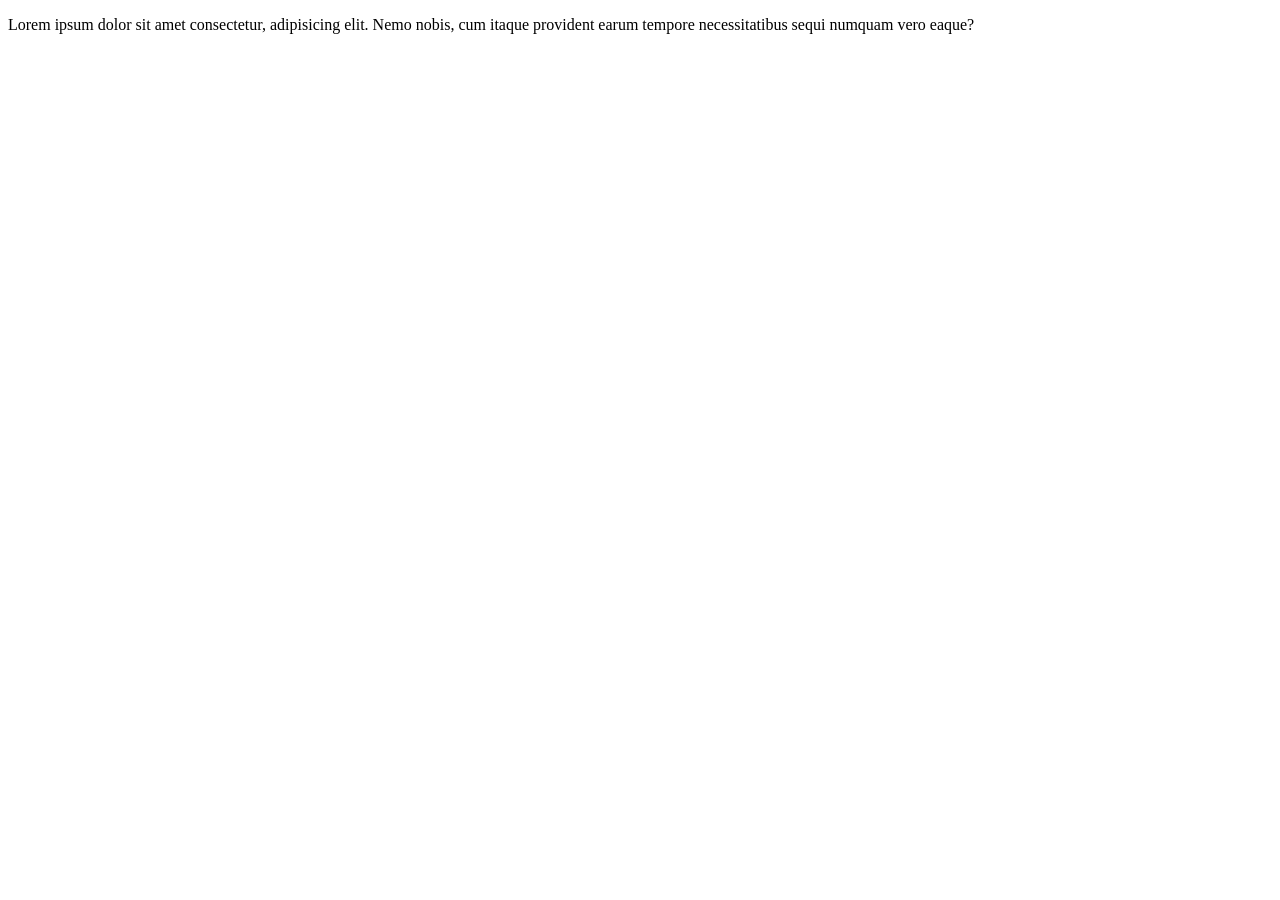
==== index.html @ b04544fa "commit 1" ====
<!DOCTYPE html>
<html lang="en">
<head>
    <meta charset="UTF-8">
    <meta name="viewport" content="width=device-width, initial-scale=1.0">
    <title>Lorem ipsum.</title>
</head>
<body>
    <p>Lorem ipsum dolor sit amet consectetur, adipisicing elit. Nemo nobis, cum itaque provident earum tempore necessitatibus sequi numquam vero eaque?</p>
</body>
</html>
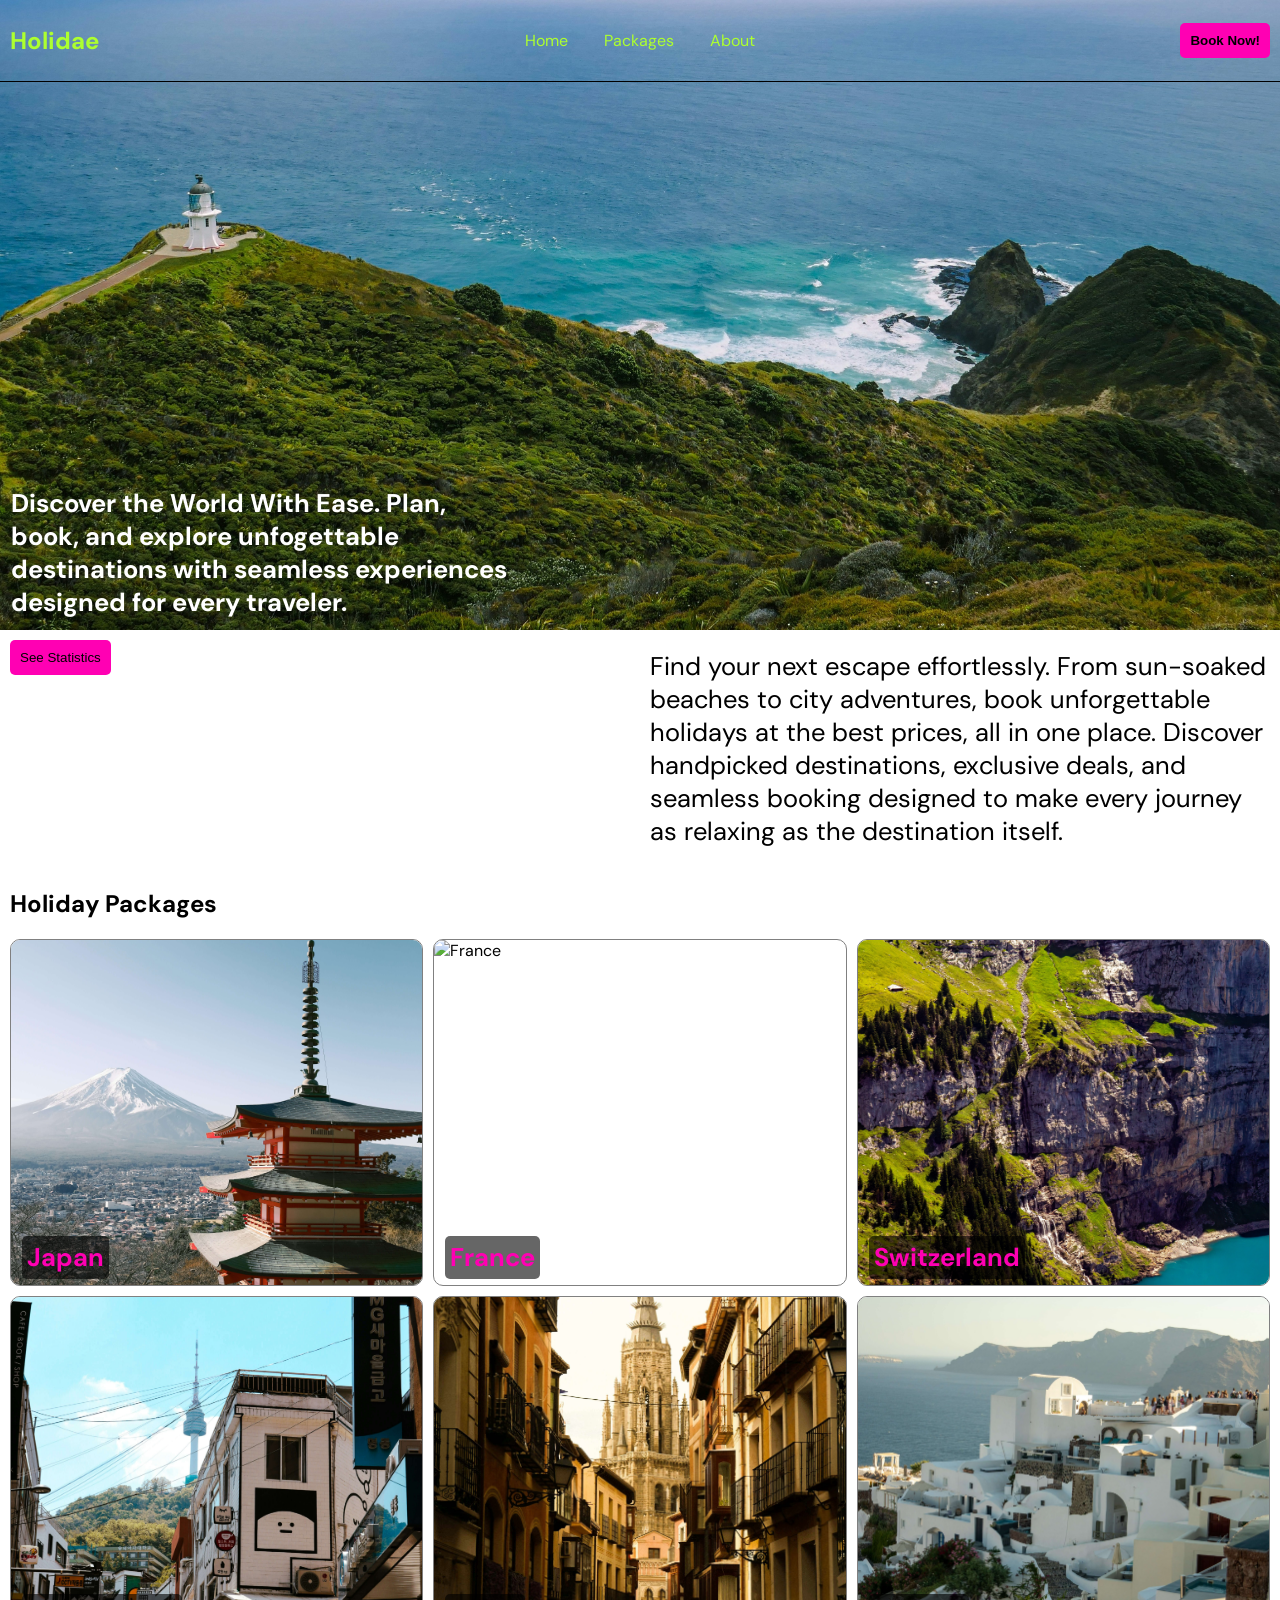
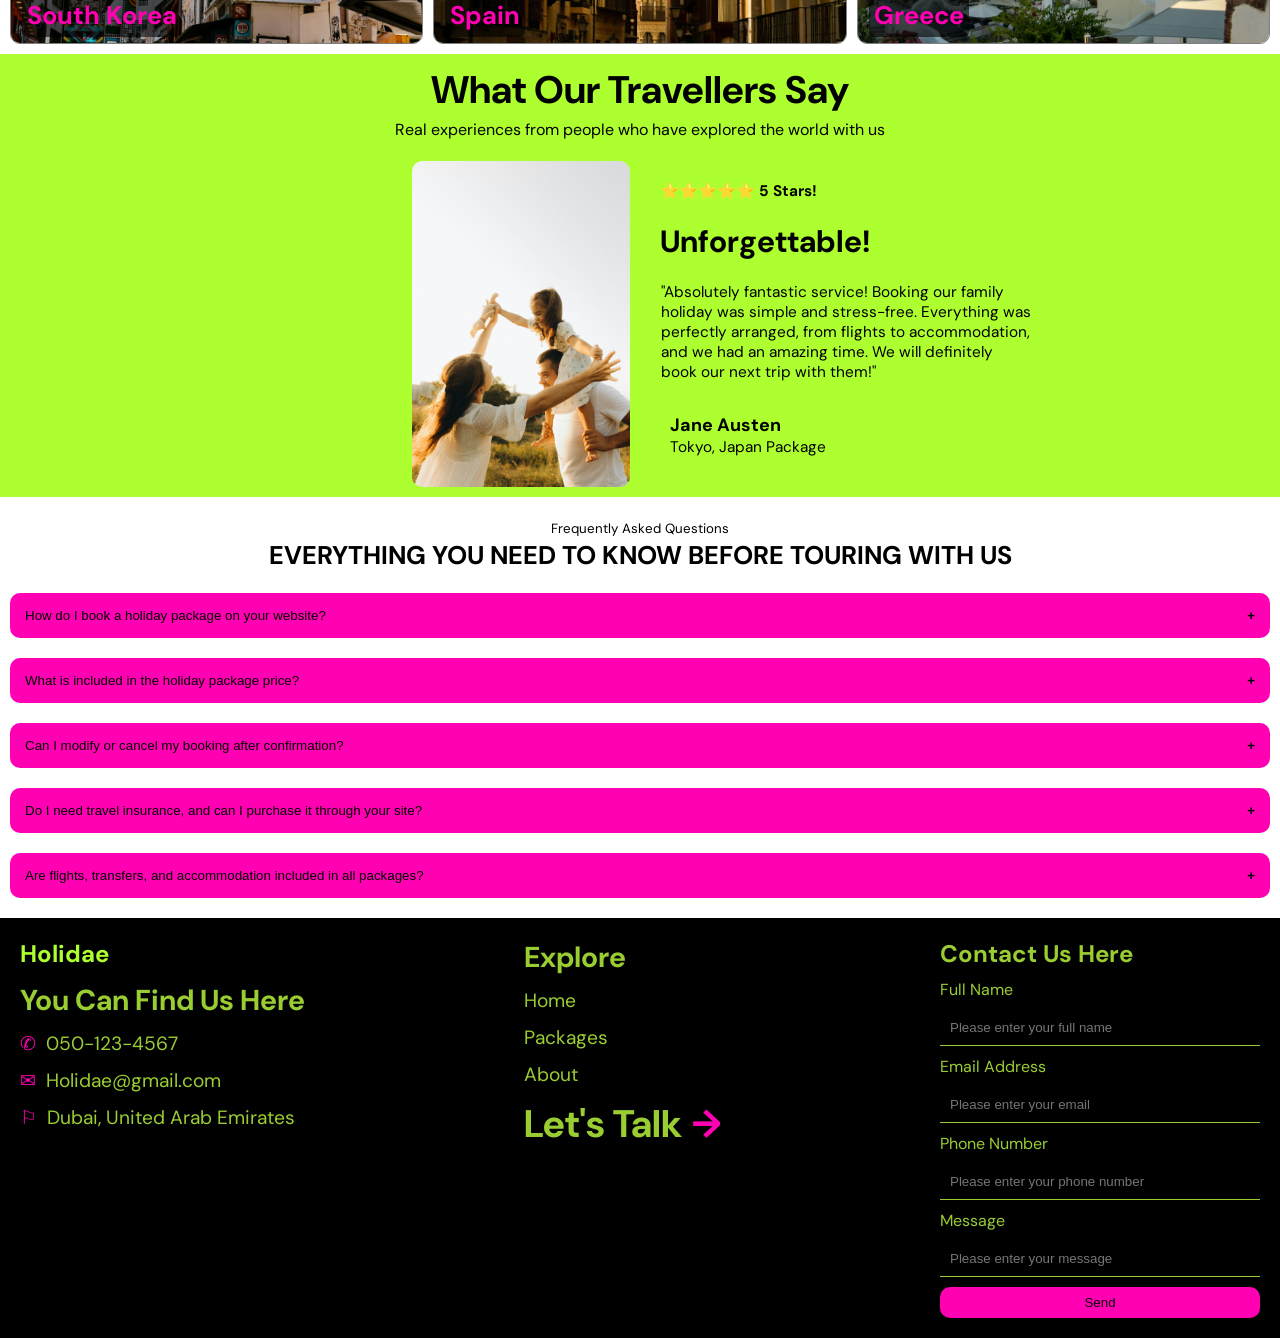
==== commit 50b22a08: "Holidae Website" ====
--- a/index.html
+++ b/index.html
@@ -3,9 +3,251 @@
 <head>
     <meta charset="UTF-8">
     <meta name="viewport" content="width=device-width, initial-scale=1.0">
-    <title>Lorem ipsum.</title>
+    <title>Holidae</title>
+    <link rel="stylesheet" href="style.css">
+    <link href="https://fonts.googleapis.com/css2?family=DM+Sans&display=swap" rel="stylesheet">
 </head>
 <body>
-    <p>Lorem ipsum dolor sit amet consectetur, adipisicing elit. Nemo nobis, cum itaque provident earum tempore necessitatibus sequi numquam vero eaque?</p>
+    
+    <!-- .container is the parent container that will store the etire grid area of the website -->
+    <div class="container">
+        
+        <!-- the hero section contains the navigation bar, the logo and a supporting text sitting on top of a background image -->
+        <div class="hero-section">
+
+            <div class="navbar">
+
+                <Header class="logo"><a href="./index.html"><b>Holidae</b></a></Header>
+
+                <nav>
+                    <a href="./index.html">Home</a>
+
+                    <!-- .dropdown contains the hoverable and clickable div that will display a dropdown menu of the packages. It is both hoverable and clickable to accomodate laptop and phone users -->
+                    <div class="dropdown">
+                        <div class="dropdown-btn" onclick="myFunction()">Packages</div>
+
+                        <section class="dropdown-content" id="d-c">
+                            <a href="./2. Packages Page/Packages Page.html">Japan</a>
+                            <a href="./2. Packages Page/Packages Page.html">France</a>
+                            <a href="./2. Packages Page/Packages Page.html">Switzerland</a>
+                            <a href="./2. Packages Page/Packages Page.html">South Korea</a>
+                            <a href="./2. Packages Page/Packages Page.html">Spain</a>
+                            <a href="./2. Packages Page/Packages Page.html">Greece</a>
+                        </section>
+                    </div>
+
+                    <a href="./3. About Us Page/About Us.html">About</a>
+                </nav>
+
+                <button type="submit"><b>Book Now!</b></button>
+            </div>
+            
+            <div class="hero-content">
+                <p><b>Discover the World With Ease. Plan, book, and explore unfogettable destinations with seamless experiences designed for every traveler.</b></p>
+            </div>
+
+        </div>
+
+        <!-- this div contains a button that, once clicked, will show the current statistics of the website and when clicked again, will hide it. -->
+        <div class="part1">
+            <button id="toggleStatsBtn">See Statistics</button>
+        </div>
+
+        <div class="part2">
+            Find your next escape effortlessly. From sun-soaked beaches to city adventures, book unforgettable holidays at the best prices, all in one place. Discover handpicked destinations, exclusive deals, and seamless booking designed to make every journey as relaxing as the destination itself.
+        </div>
+
+        <!-- .statistics/ #statsSection contains the statistics of the website. Each statistic is encased in it's own div for styling purposes -->
+        <div class="statistics" id="statsSection">
+
+            <div class="stat-box">
+                <span class="stat-number">10%</span>
+                <span class="stat-label">Travel Satisfaction</span>
+            </div>
+
+            <div class="stat-box">
+                <span class="stat-number">500+</span>
+                <span class="stat-label">Destinations</span>
+            </div>
+
+            <div class="stat-box">
+                <span class="stat-number">1M+</span>
+                <span class="stat-label">Happy Travelers</span>
+            </div>
+
+            <div class="stat-box">
+                <span class="stat-number">24/7</span>
+                <span class="stat-label">Support</span>
+            </div>
+
+            <div class="stat-box">
+                <span class="stat-number">120+</span>
+                <span class="stat-label">Tour Guides</span>
+            </div>
+
+            <div class="stat-box">
+                <span class="stat-number">98%</span>
+                <span class="stat-label">Repeat Customers</span>
+            </div>
+
+        </div>
+
+        <div class="holiday-package">
+
+            <h2>Holiday Packages</h2>
+
+            <!-- the packages container contains the images and links to different packages -->
+            <div class="package-container" id="p-c">
+
+                <!-- each package is encased in a .zoom-container. In the .zoom-container, is an image and link. The image, when hovered on will expand. The .zoom-container encloses this and hides any overflow to prevent the layout being affected. -->
+                <div class="zoom-container">
+                    <div class="card-1">
+                        <img src="./assets/card - 1 - Japan.jpg" loading="lazy" alt="Japan">
+                        <p class="text"><a href="../2. Packages Page/Packages Page.html">Japan</a></p>
+                    </div>
+                </div>
+
+                <div class="zoom-container">
+                    <div class="card-2">
+                        <img src="./assets/card - 2 - France.jpg" loading="lazy" alt="France">
+                        <p class="text"><a href="../2. Packages Page/Packages Page.html">France</a></p>
+                    </div>
+                </div>
+
+                <div class="zoom-container">
+                    <div class="card-3">
+                        <img src="./assets/card - 3 - Switzerland.jpg" loading="lazy" alt="Switzerland">
+                        <p class="text"><a href="../2. Packages Page/Packages Page.html">Switzerland</a></p>
+                    </div>
+                </div>
+
+                <div class="zoom-container">
+                    <div class="card-4">
+                        <img src="./assets/card - 4 - South Korea.jpg" loading="lazy" alt="South Korea">
+                        <p class="text"><a href="../2. Packages Page/Packages Page.html">South Korea</a></p>
+                    </div>
+                </div>
+
+                <div class="zoom-container">
+                    <div class="card-5">
+                        <img src="./assets/card - 5 - Spain.jpg" loading="lazy" alt="Spain">
+                        <p class="text"><a href="../2. Packages Page/Packages Page.html">Spain</a></p>
+                    </div>
+                </div>
+
+                <div class="zoom-container">
+                    <div class="card-6">
+                        <img src="./assets/card - 6 - Greece.jpg" loading="lazy" alt="Greece">
+                        <p class="text"><a href="../2. Packages Page/Packages Page.html">Greece</a></p>
+                    </div>
+                </div>
+
+            </div>
+
+        </div>
+
+        <!-- .user-exp-title encloses the heading of the following section and indicates what the section below is about -->
+        <div class="user-exp-title">
+            <h1>What Our Travellers Say</h1>
+            <small>Real experiences from people who have explored the world with us</small>
+        </div>
+
+        <!-- .user-exp-part1 contains an image of a family on vacation, alluding to the testimonial placed on it's right -->
+        <div class="user-exp-part1">
+            <img src="./assets/client-testimonial.jpg">
+        </div>
+
+        <!-- user-exp-part2 contains the testimonial of a client after using a holiday package -->
+        <div class="user-exp-part2">
+            <div class="uxp-2-text">
+                
+                ⭐⭐⭐⭐⭐ <b>5 Stars!</b>
+                <h1>Unforgettable!</h1>
+                <p>"Absolutely fantastic service! Booking our family holiday was simple and stress-free. Everything was perfectly arranged, from flights to accommodation, and we had an amazing time. We will definitely book our next trip with them!"</p><br>
+
+                <div class="user-info">
+                    <h3>Jane Austen</h3>
+                    <p>Tokyo, Japan Package</p>
+                </div>
+
+            </div>
+        </div>
+
+        <!-- the .FAQ-sect includes the title and FAQs that is styled as an accordian button -->
+        <div class="FAQ-sect">
+
+            <div class="FAQ-titles">
+                <small>Frequently Asked Questions</small>
+                <p>EVERYTHING YOU NEED TO KNOW BEFORE TOURING WITH US</p>
+            </div>
+
+            <!-- the button.question is an accordian. When clicked, it will display the originally hidden section called the .panel -->
+            <button class="question">How do I book a holiday package on your website?</button>
+            <section class="panel"><p>Lorem ipsum dolor sit, amet consectetur adipisicing elit. Ad recusandae ratione similique quis quae ipsum earum magni optio, libero nihil, fugiat minus officia ex amet! Impedit at similique doloremque libero.</p></section>
+
+            <button class="question">What is included in the holiday package price?</button>
+            <section class="panel"><p>Lorem ipsum, dolor sit amet consectetur adipisicing elit. Debitis, possimus illo alias facilis reiciendis sapiente corporis nam pariatur, amet voluptatum ipsam perspiciatis a corrupti omnis necessitatibus officiis illum non temporibus.</p></section>
+
+            <button class="question">Can I modify or cancel my booking after confirmation?</button>
+            <section class="panel"><p>Lorem ipsum dolor sit amet consectetur adipisicing elit. Voluptate odit unde tempore ipsum sapiente consequatur assumenda voluptates dolorem quis, quod asperiores a blanditiis nisi quasi ex vitae sint, architecto nesciunt.</p></section>
+
+            <button class="question">Do I need travel insurance, and can I purchase it through your site?</button>
+            <section class="panel"><p>Lorem ipsum dolor sit amet, consectetur adipisicing elit. Placeat et maiores, dolore nulla obcaecati, vero neque at ullam optio ad voluptatibus laborum quo quidem aut rem labore ea adipisci repudiandae.</p></section>
+
+            <button class="question">Are flights, transfers, and accommodation included in all packages?</button>
+            <section class="panel"><p>Lorem ipsum dolor sit amet consectetur adipisicing elit. Maiores, cum molestias consectetur labore impedit ullam. Suscipit ex cumque veniam error, est quia accusantium at necessitatibus nesciunt perferendis eveniet ullam provident.</p></section>
+
+        </div>
+
+        <footer>
+
+            <!-- this footer includes the website logo leading to the landing page when clicked and the appropirate contact lists -->
+            <div class="footer-info-1">
+                <Header class="logo"><a href="./index.html"><b>Holidae</b></a></Header>
+                <h2>You Can Find Us Here</h2>
+                <p class="p1">050-123-4567</p>
+                <p class="p2">Holidae@gmail.com</p>
+                <p class="p3">Dubai, United Arab Emirates</p>
+            </div>
+
+            <!-- this footer includes the links to the different pages of the website -->
+            <div class="footer-info-2">
+                <h2>Explore</h2>
+                <a href="./index.html">Home</a>
+                <a href="./2. Packages Page/Packages Page.html">Packages</a>
+                <a href="./3. About Us Page/About Us.html">About</a>
+
+                <h1>Let's Talk</h1>
+            </div>
+
+            <!-- the .form-container encases the form element where users can input their information and enter a their messages -->
+            <div class="form-container">
+                <form>
+
+                    <h2>Contact Us Here</h2>
+
+                    <!-- inside the form is four input elements, each a different type. Each also has it's own label -->
+                    <label for="yourName">Full Name</label>
+                    <input type="text" placeholder="Please enter your full name">
+
+                    <label for="email">Email Address</label>
+                    <input type="email" placeholder="Please enter your email">
+
+                    <label for="phoneNumber">Phone Number</label>
+                    <input type="tel" placeholder="Please enter your phone number">
+
+                    <label for="Message">Message</label>
+                    <input type="textarea" placeholder="Please enter your message" class="message-box">
+
+                    <button type="submit">Send</button>
+
+                </form>
+            </div>
+
+        </footer>
+
+    </div>
+    
+<script src="script.js"></script>
 </body>
 </html>
--- a/style.css
+++ b/style.css
@@ -0,0 +1,517 @@
+body {
+    margin: 0;
+}
+
+.container {
+    display: grid;
+    grid-template-areas:
+    "hero-section hero-section"
+    "part1 part2"
+    "statistics statistics"
+    "holiday-package holiday-package"
+    "user-exp-title user-exp-title"
+    "user-exp-part1 user-exp-part2"
+    "FAQ-sect FAQ-sect"
+    "footer footer";
+    /* the grid areas are defined above. There are 10 different sections in total. */
+    grid-template-columns: 1fr 1fr;
+    /* the grid is divided into two columns of equal length */
+    font-family: 'DM Sans';
+    /* the font 'DM Sans' is a sans serif font imported from google fonts */
+    margin: 0%;
+    padding: 0%;
+    /* the .container itself will have no padding or margin so that it looks seemless and whole on the html page */
+}
+
+
+.container div, footer {
+    padding: 10px;
+    /* the padding applies to all the div and footer elements within the .container. */
+}
+
+.container div.hero-section {
+    grid-area: hero-section;
+    padding: 0%;
+    background: url(./assets/hero-sect-img.jpg) no-repeat center / cover;
+    height: 70vh;
+    display: flex;
+    flex-direction: column;
+    /* the hero-section has an image for a background. The image is set to center and will not repeat. It covers the entire area. The height is set to 70vh, meaning, the height is set relative to the browser window/ viewport to make it responsive. */
+}
+
+.logo {
+    color: greenyellow;
+    font-size: x-large;
+}
+
+.logo a {
+    text-decoration: none;
+    color: inherit;
+}
+
+.hero-content {
+    padding: 0 20px 20px 20px;
+    margin-top: auto;
+    color: white;
+    font-size: 2vw;
+}
+
+.hero-section p {
+    max-width: 40%;
+    /* the width of the paragraph is set to 40% of the width of it's parent container, the hero-section */
+}
+
+nav {
+    display: flex;
+    align-items: center;
+}
+
+nav a, .dropdown-btn {
+    padding: 14px 16px;
+    text-decoration: none;
+    color: greenyellow;
+}
+
+.dropdown {
+    overflow: hidden;
+}
+
+.dropdown-btn {
+    margin: 0px;
+}
+
+nav a:hover, .dropdown:hover .dropdown-btn,
+.dropdown:focus {
+  background-color: rgb(255, 0, 179);
+  /* when the a tag in the nav element, the .dropdown div element, and the .dropdown-btn is hovered on or is active, the background color will change  */
+}
+
+.dropdown-content {
+  display: none;
+  position: absolute;
+  background-color: white;
+  min-width: 160px;
+  box-shadow: 0px 8px 16px 0px rgba(0,0,0,0.2);
+  z-index: 1;
+  /* the .dropdown-content will not be displayed until activated. the z-index 1 indicates the .dropdown-content, when displayed, will appear on top of the other elements. */
+}
+
+.dropdown-content a {
+  float: none;
+  color: black;
+  padding: 12px 16px;
+  text-decoration: none;
+  display: block;
+  text-align: left;
+}
+
+.dropdown-content a:hover {
+  background-color: #ddd;
+}
+
+.dropdown:hover .dropdown-content {
+  display: block;
+}
+
+.navbar {
+    display: flex;
+    align-items: center;
+    justify-content: space-between;
+    border-bottom: 1px solid black;
+    padding: 15px 20px;
+}
+
+.navbar button {
+    padding: 10px;
+    border-style: none;
+    border-radius: 5px;
+    background-color: rgb(255, 0, 179);
+}
+
+.navbar button:hover,
+.navbar button:focus {
+    background-color: greenyellow;
+    transform: scale(1.1);
+    border: 1px solid black;
+    /* when the .navbar button is hovered on or activated, it will change it's background, have a border and will expand to a scale of 1.1 */
+}
+
+/* the media query targets the .navbar, the nav element and the nav a tag, the .dropdown and .dropdown-btn. */
+@media (max-width: 600px) {
+    .navbar {
+        flex-direction: column;
+        align-items: start;
+        backdrop-filter: blur(10px);
+        /* When the screen's width is 600px, the .navbar will change it's flex direction to column and the items will align to the left. The background will also blur to make the text more readable. */
+    }
+
+    nav {
+        flex-direction: column;
+        align-items: start;
+        /* the nav element is also style individually even if it is inside the .navbar since it is a seperate element */
+    }
+
+    nav a, div.dropdown, div.dropdown-btn {
+        padding-left: 0;
+        /* the padding of the a tag, the .dropdown and the .dropdown button is set to 0 to remove the empty space and align all the elements within the .navbar to the left */
+    }
+}
+
+.container div.part1 {
+    grid-area: part1;
+}
+
+.part1 #toggleStatsBtn {
+    padding: 10px;
+    border: none;
+    border-radius: 5px;
+    background-color: rgb(255, 0, 179);
+    cursor: pointer;
+}
+
+#toggleStatsBtn:hover {
+    background-color: greenyellow;
+    transform: scale(1.1);
+    border: 1px solid black;
+}
+
+.container div.part2 {
+    grid-area: part2;
+    font-size: 2vw;
+    padding-top: 20px;
+    /* the font size is set to 2vw so that it is large and easily readable. It also allows the text to scale depending on the screen size, making it responsive. The top has a 20px padding to add more space on the top of the text so it won't look too cramped. */
+}
+
+.container div.statistics {
+    grid-area: statistics;
+    display: grid;
+    grid-template-columns: repeat(auto-fit, minmax(120px, 1fr));
+    /* another grid is created in the .statistics grid area. The repeat function will repeat the columns until there are no more items to fill. The minmax function sets a minumum column size range of 120px. If there is extra space, the columns will expand to fill that space as set by the maximum size range of 1fr. As the screen shrinks, the columns that can no longer maintain a 120px minimum width will wrap to a new row, creating a responsive design.  */
+    gap: 20px;
+    text-align: center;
+    max-height: 0;
+    overflow: hidden;
+    /* any content exeeding the container (.statistics) will be hidden so the layout is not affected */
+    opacity: 0;
+    /* the 0 opacity hides the .statistics grid-area */
+    transform: translateY(20px);
+    /* the grid-area will be moved down by 20px so it can slide up later */
+    pointer-events: none;
+    /* this prevents user from interacting while the section is hidden */
+    padding: 0px 20px;
+    transition: opacity 0.5s ease, transform 0.5s ease, max-height 0.5s ease, padding 0.5s ease;
+    /* the opacity, the transform, the max height and the padding will be animated over 0.5s which is defined beow in .container div.statistics.show */
+}
+
+.container div.statistics.show {
+    max-height: 500px;
+    opacity: 1;
+    transform: translateY(0);
+    /* when the .statistics.show is revealed, the section is moved to it's original y position and the opacity, set now to 1, will reveal the section */
+    pointer-events: auto;
+    /* when the .statistics is visible, the pointer event, previously set to none, will revert back to the default pointer behaviours. */
+    padding: 40px 20px;
+}
+
+.stat-box {
+    display: flex;
+    flex-direction: column;
+    align-items: center;
+    border-right: 1px solid black;
+}
+
+.stat-number {
+    font-size: 3vw;
+    font-weight: bold;
+    color: rgb(255, 0, 179);
+    /* the statistics itself will have a large font-size to empahsise its importance. */
+}
+
+.stat-label {
+    font-size: 1.5vw;
+    margin-top: 5px;
+    color: #555;
+    /* the label of the statistics indicate what the statistic is pointing to and acts as a compliment to the statistic itself rather then taking the attention away from it by making the font smaller and lighter that the statistic color */
+}
+
+.container div.holiday-package {
+    grid-area: holiday-package;
+    
+}
+
+.package-container, #p-c {
+    display: grid;
+    grid-template-columns: repeat(3, 1fr);
+    /* a grid of 3 cloums of equal width will be created and repeated until there are no more items to fill. */
+    padding: unset;
+    /* the div's padding will reset to 0 which will clear the previously declared 10px padding set earlier above on line 28. */
+    gap: 10px;
+}
+
+/* the class selector [class^="card-"] targets the elements with class names that begin with "card-". */
+.package-container div[class^="card-"] {
+    height: 27vw;
+    transition: transform .2s;
+    padding: 0px;
+    display: block;
+    position: relative;
+}
+
+.text {
+    position: absolute;
+    bottom: 10px;
+    left: 10px;
+    color: rgb(255, 0, 179);
+    font-size: 2vw;
+    z-index: 2;
+    /* the css selector .text's position is set to absolute so it can be placed relative to it's container and so it can be positioned precisely. the z-index 2 indicates that the .text will appear on top of the other elements within the same container. the placement of the .text is 10px from the left and 10px from the bottom. */
+}
+
+.text a {
+    color: rgb(255, 0, 179);
+    background: rgba(0, 0, 0, 0.6); 
+    /* the 4th argument in background is the alpha, meaning the bg has a 0.6 bg opacity. */
+    text-decoration: none;
+    /* this removes the underline that is automatically applied to links */
+    font-weight: bolder;
+    font-size: 2vw;
+    padding: 5px;
+    border-radius: 5px;
+}
+
+.package-container div[class^="card-"] img {
+    height: 100%;
+    width: 100%;
+    object-fit: cover;
+    /* every image with a class name that begins with .cards will have cover the entire width and height of it's parent container and the image will scale to completely fit the parent container which is the .zoom contianer */
+}
+
+.package-container div[class^="card-"]:hover {
+    transform: scale(1.05);
+    /* when any of the .card- is hovered on, it will exapand on a scale of 1.05 */
+}
+
+.package-container div.zoom-container {
+    overflow: hidden;
+    padding: unset;
+    height: 27vw;
+    border: 1px solid gray;
+    border-radius: 10px;
+    /* this acts as the container to the images. When the div containing the image is hovered on, this container will hide any overflow to prevent the layout from changing.  */
+}
+
+.container div.user-exp-title {
+    grid-area: user-exp-title;
+    background-color: greenyellow;
+    text-align: center;
+    font-size: 1.5vw;
+}
+
+.user-exp-title h1, p {
+    margin: 1px;
+}
+
+.container div.user-exp-part1 {
+    grid-area: user-exp-part1;
+    background-color: greenyellow;
+}
+
+.user-exp-part1 img {
+    width: auto;
+    height: 25.5vw;
+    float: right;
+    border-radius: 10px;
+}
+
+.container div.user-exp-part2 {
+    grid-area: user-exp-part2;
+    background-color: greenyellow;
+    display: flex;
+    align-items: center;
+}
+
+.user-exp-part2 div.uxp-2-text {
+    max-width: 60%;
+    font-size: 1.2vw;
+}
+
+.user-info h3, div.user-info p {
+    margin: 0;
+}
+
+.container div.FAQ-sect {
+    grid-area: FAQ-sect;
+}
+
+.FAQ-titles {
+    text-align: center;
+}
+
+.FAQ-titles p {
+    font-size: 2vw;
+    font-weight: bold;
+}
+
+.FAQ-sect .question {
+    background-color: rgb(255, 0, 179);
+    border-radius: 10px;
+    border: none;
+    outline: none;
+    padding: 15px;
+    margin: 10px 0px;
+    cursor: pointer;
+    text-align: left;
+    transition: 0.4s ease;
+    width: 100%;
+    /* the .question, which will be an accordian, will take 0.4s to ease into transition to a different bg color. This duration creates a fluid and smooth transition rather than an instant transition.  */
+}
+
+.question::after {
+    content: "\002B";
+    font-weight: bold;
+    float: right;
+    color: black;
+    /* after the .question content, the unicode character for a plus sign will be inserted as specified in the content property to indicate that the button can expand to reveal the panel. */
+}
+
+.active, .question:hover {
+    background-color: yellowgreen;
+}
+
+.active:after {
+  content: "\2212";
+  /* when the button, .question, is activated, the unicode character will change to a minus sign, indicating to the user that it can be clicked again to hide the panel.  */
+}
+
+.panel {
+    padding: 0px 15px;
+    display: none;
+    overflow: hidden;
+    background-color: white;
+}
+
+footer h1,
+footer h2,
+footer p {
+    margin: 0;
+    /* this resets the margin of the h1, h2 and p in the footer section */
+}
+
+.container footer {
+    grid-area: footer;
+    display: flex;
+    flex-direction: row;
+    align-items: flex-start;
+    background-color: black;
+    justify-content: space-between;
+    /* the items in the footer will be aligned horizontally across the footer area and will have equal distance between them */
+}
+
+.footer-info-1,
+.footer-info-2 {
+    color: yellowgreen;
+    display: flex;
+    flex-direction: column;
+    gap: 12px;
+    font-size: 1.5vw;
+    /* the elements .footer-info-1 and .footer-info-2 will be aligned vertically, having a 12px gap between each item, using a 1.5vw font-size makes the text easy to read and responsive */
+}
+
+.footer-info-2 a {
+    text-decoration: none;
+    color: inherit;
+    /* this removes the underline from the link and becomes the same color as mentioned from the css selector above */
+}
+
+.p1::before {
+    content: "✆";
+    margin-right: 10px;
+    color: rgb(255, 0, 179);
+    /* an icon for the website phone number */
+}
+
+.p2::before {
+    content: "✉";
+    margin-right: 10px;
+    color: rgb(255, 0, 179);
+    /* an icon for the website e-mail */
+}
+
+.p3::before {
+    content: "⚐";
+    margin-right: 10px;
+    color: rgb(255, 0, 179);
+    /* an icon for where the website is based */
+}
+
+.footer-info-2 h1::after {
+    content: "→";
+    margin-left: 10px;
+    color: rgb(255, 0, 179);
+    /* an arrow icon after the heading "Let's Talk", pointing to the form on it's right, indicating that the user can address their issues and comments by filling the form */
+}
+
+.form-container {
+    display: flex;
+    justify-content: center;
+}
+
+form {
+    display: flex;
+    flex-direction: column;
+    width: 25vw;
+    /* the width 25vw makes the form size responsive */
+    color: yellowgreen;
+    gap: 10px;
+}
+
+form input {
+    padding: 10px;
+    border: none;
+    border-bottom: 1px solid yellowgreen;
+    background-color: black;
+    color: white;
+}
+
+form button {
+    background-color: rgb(255, 0, 179);
+    padding: 8px;
+    border-radius: 10px;
+    border: none;
+    cursor: pointer;
+}
+
+form button:hover {
+    background-color: greenyellow;
+}
+
+@media (max-width: 600px) {
+    .container footer {
+        display: grid;
+        grid-template-columns: 1fr 1fr;
+        grid-template-areas:
+            "footer-info-1 footer-info-2"
+            "form form";
+        gap: 20px;
+        padding: 20px;
+        /* if the screen is 600px or less, the layout of the footer will change from a vertical alignment to having the footer-info-1 and footer-info-2 beside each other and the form located under that section. */
+    }
+
+    .footer-info-1 {
+        grid-area: footer-info-1;
+    }
+
+    .footer-info-2 {
+        grid-area: footer-info-2;
+    }
+
+    .form-container {
+        grid-area: form;
+        width: 100%;
+    }
+
+    form {
+        width: 100%;
+        /* the form will fill 100% of the footer area */
+    }
+}
